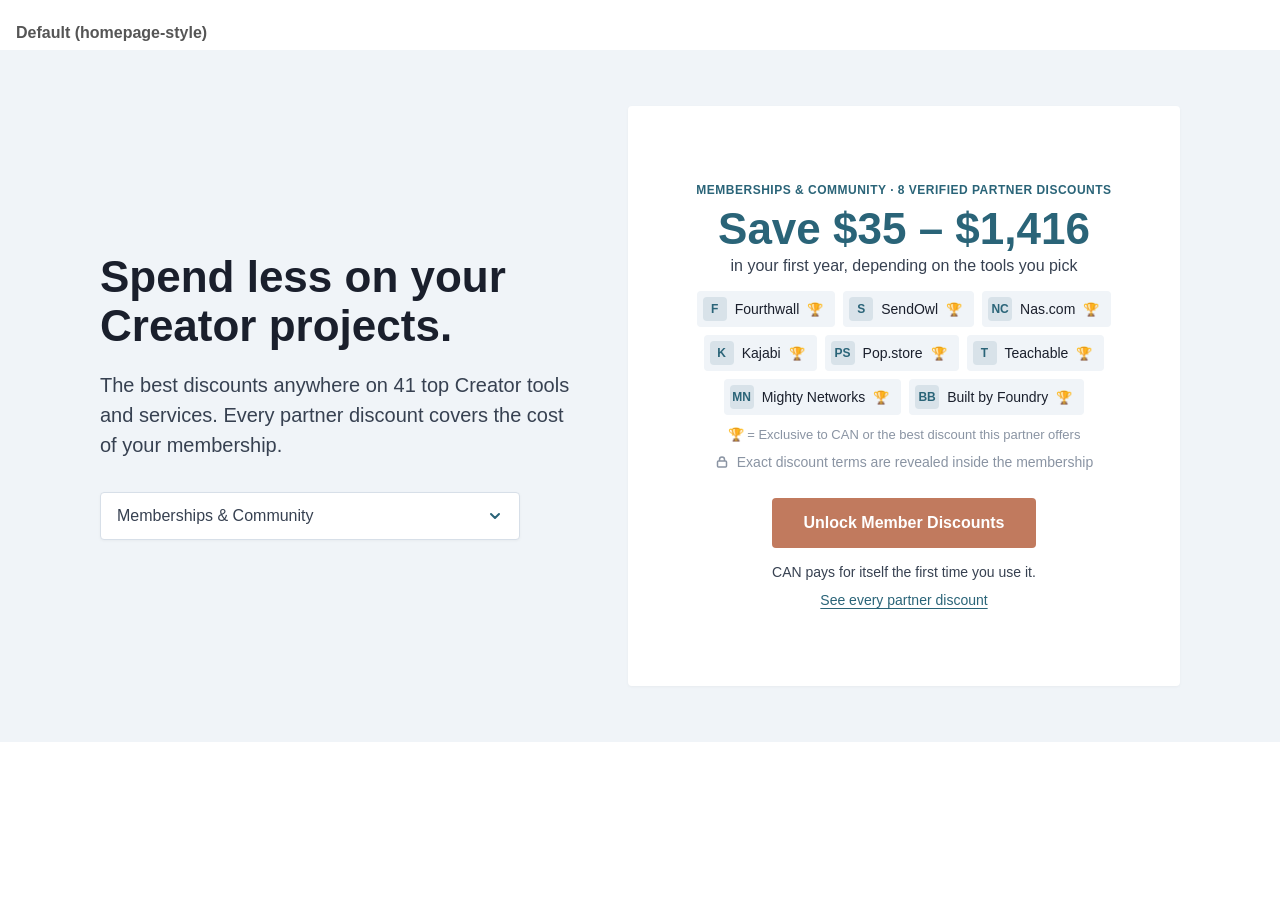
==== index.html @ ed3799f8 "Featured category (pinned first, hand-curated list), openCalculator empty-open co-brand state, You s" ====
<!doctype html>
<meta charset="utf-8">
<meta name="viewport" content="width=device-width, initial-scale=1">
<title>CAN widget - test harness</title>
<style>body{margin:0;font-family:sans-serif}h4{margin:24px 16px 8px;color:#555}</style>

<h4>Default (homepage-style)</h4>
<div id="cansw-mount"></div>
<script>
/* pick a test config via ?test=cobrand, ?test=logo, or ?test=builder
   (?reset=1 clears the builder email unlock) */
var q = new URLSearchParams(location.search).get('test');
if (new URLSearchParams(location.search).get('reset')) {
  try { localStorage.removeItem('cansw_unlocked'); } catch (e) {}
}
if (q === 'builder') {
  window.CANSW_OVERRIDES = {
    builder: true,
    captureTag: 'test-harness',
    captureUrl: 'https://www.creatoraccessnetwork.com/forms/2149650486/form_submissions',
    defaultCategory: 'Featured',
    builderCategory: 'Featured',
    hidePartners: ["Slipstream", "Epidemic Sound"],
    openCalculator: true,
    cobrand: { mode: "logo",
      image: "https://cdn.commoninja.com/asset/f42e7860-717e-4a27-a3e8-2714a8152586.png",
      name: "Thematic", title: "Real artists' music for your content" }
  };
} else if (q === 'cobrand') {
  window.CANSW_OVERRIDES = {
    defaultCategory: "Newsletter", joinUrl: "#section-checkout", dealsUrl: "",
    cobrand: { mode: "photo",
      image: "https://lh3.googleusercontent.com/d/1OJp9mL7J-kExivS8QSghWFKXYN-A2VVi",
      name: "Rahim Jessani", title: "Founder, Bottom Up Media",
      headline: "The Tools I'd Hand Every Creator Journalist",
      lede: "The essential tools for news creators with amazing discounts through Creator Access Network." }
  };
} else if (q === 'logo') {
  window.CANSW_OVERRIDES = {
    defaultCategory: "Newsletter", joinUrl: "#section-checkout", dealsUrl: "",
    cobrand: { mode: "logo",
      image: "https://cdn.commoninja.com/asset/1c1b028d-4f55-4989-b77f-8b6f1b1f8e3f.jpg",
      name: "Dorian", title: "Interactive storytelling for creators",
      headline: "Dorian creators: spend less on everything that runs your business.",
      lede: "We partnered with Creator Access Network to get you the best deals anywhere on top Creator tools and services. See what you'd save." }
  };
}
</script>
<script src="cansw.js"></script>
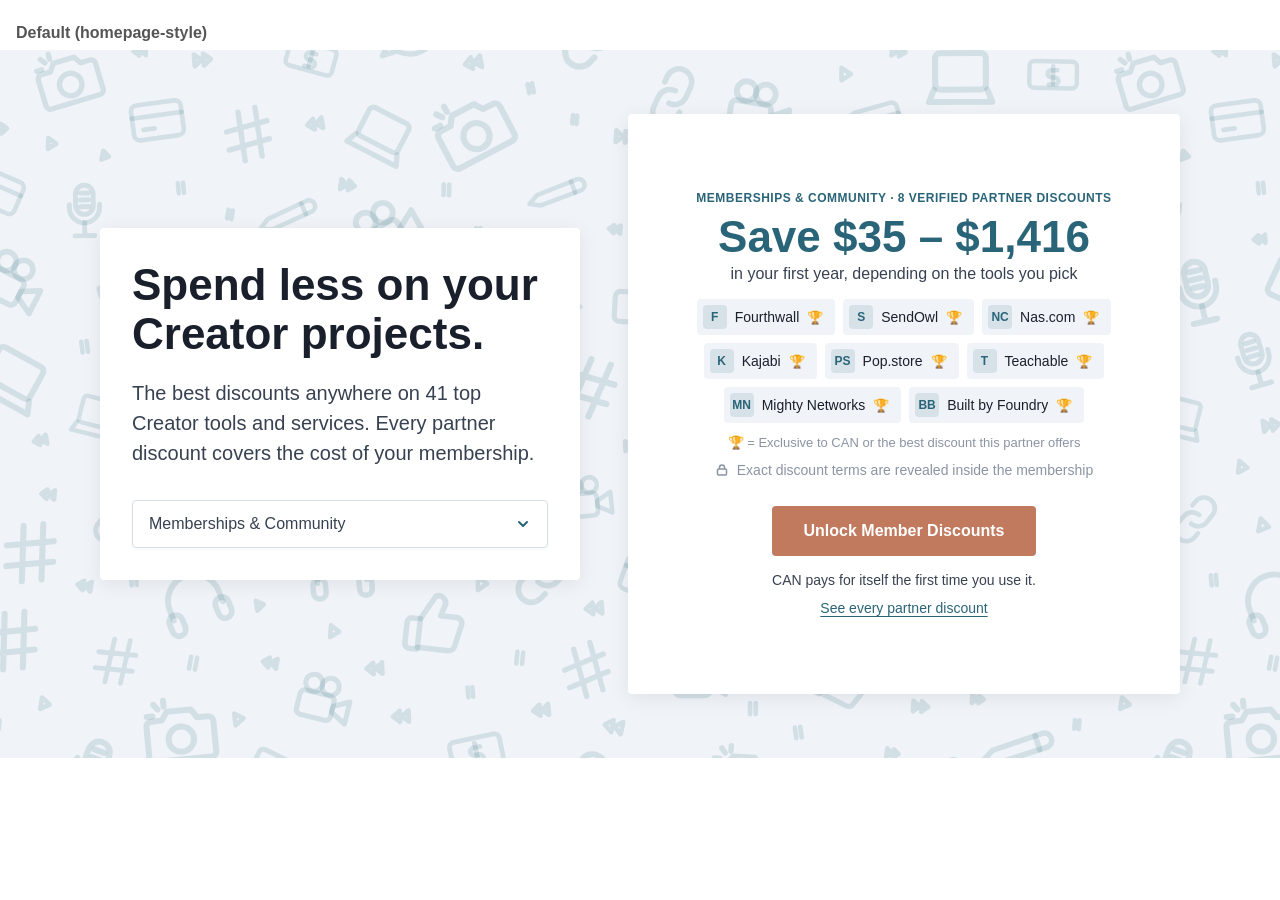
==== commit 8e2f5b87: "Browse card: replace Related partners with dashed Add-a-discount rows (Avi 2026-08-07) Category view" ====
--- a/index.html
+++ b/index.html
@@ -21,7 +21,6 @@
     defaultCategory: 'Featured',
     builderCategory: 'Featured',
     hidePartners: ["Slipstream", "Epidemic Sound"],
-    openCalculator: true,
     cobrand: { mode: "logo",
       image: "https://cdn.commoninja.com/asset/f42e7860-717e-4a27-a3e8-2714a8152586.png",
       name: "Thematic", title: "Real artists' music for your content" }
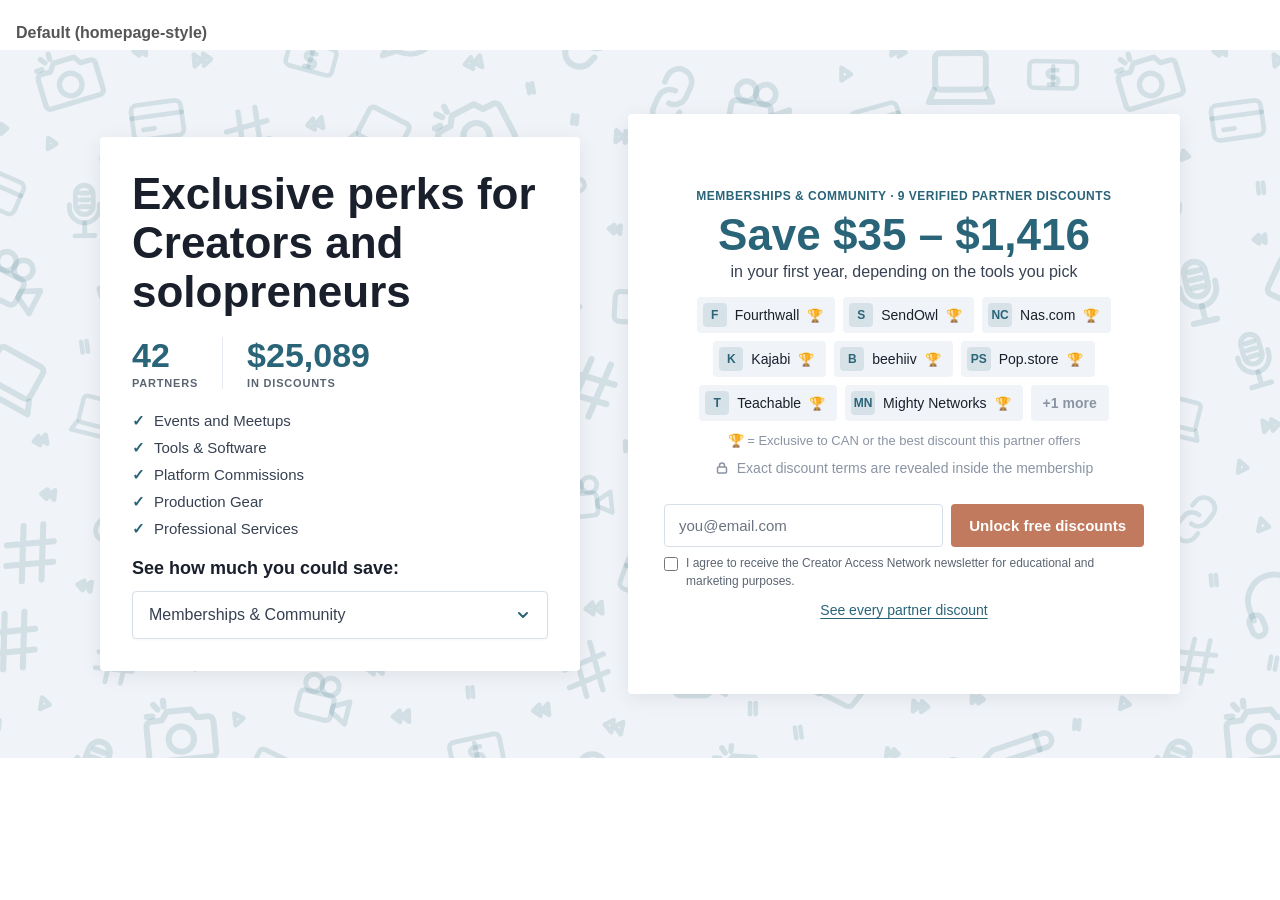
==== commit f1f31b28: "Test harness: reset clears cansw_email (the old cansw_unlocked key is gone with the gate)" ====
--- a/index.html
+++ b/index.html
@@ -11,7 +11,7 @@
    (?reset=1 clears the builder email unlock) */
 var q = new URLSearchParams(location.search).get('test');
 if (new URLSearchParams(location.search).get('reset')) {
-  try { localStorage.removeItem('cansw_unlocked'); } catch (e) {}
+  try { localStorage.removeItem('cansw_email'); } catch (e) {}
 }
 if (q === 'builder') {
   window.CANSW_OVERRIDES = {
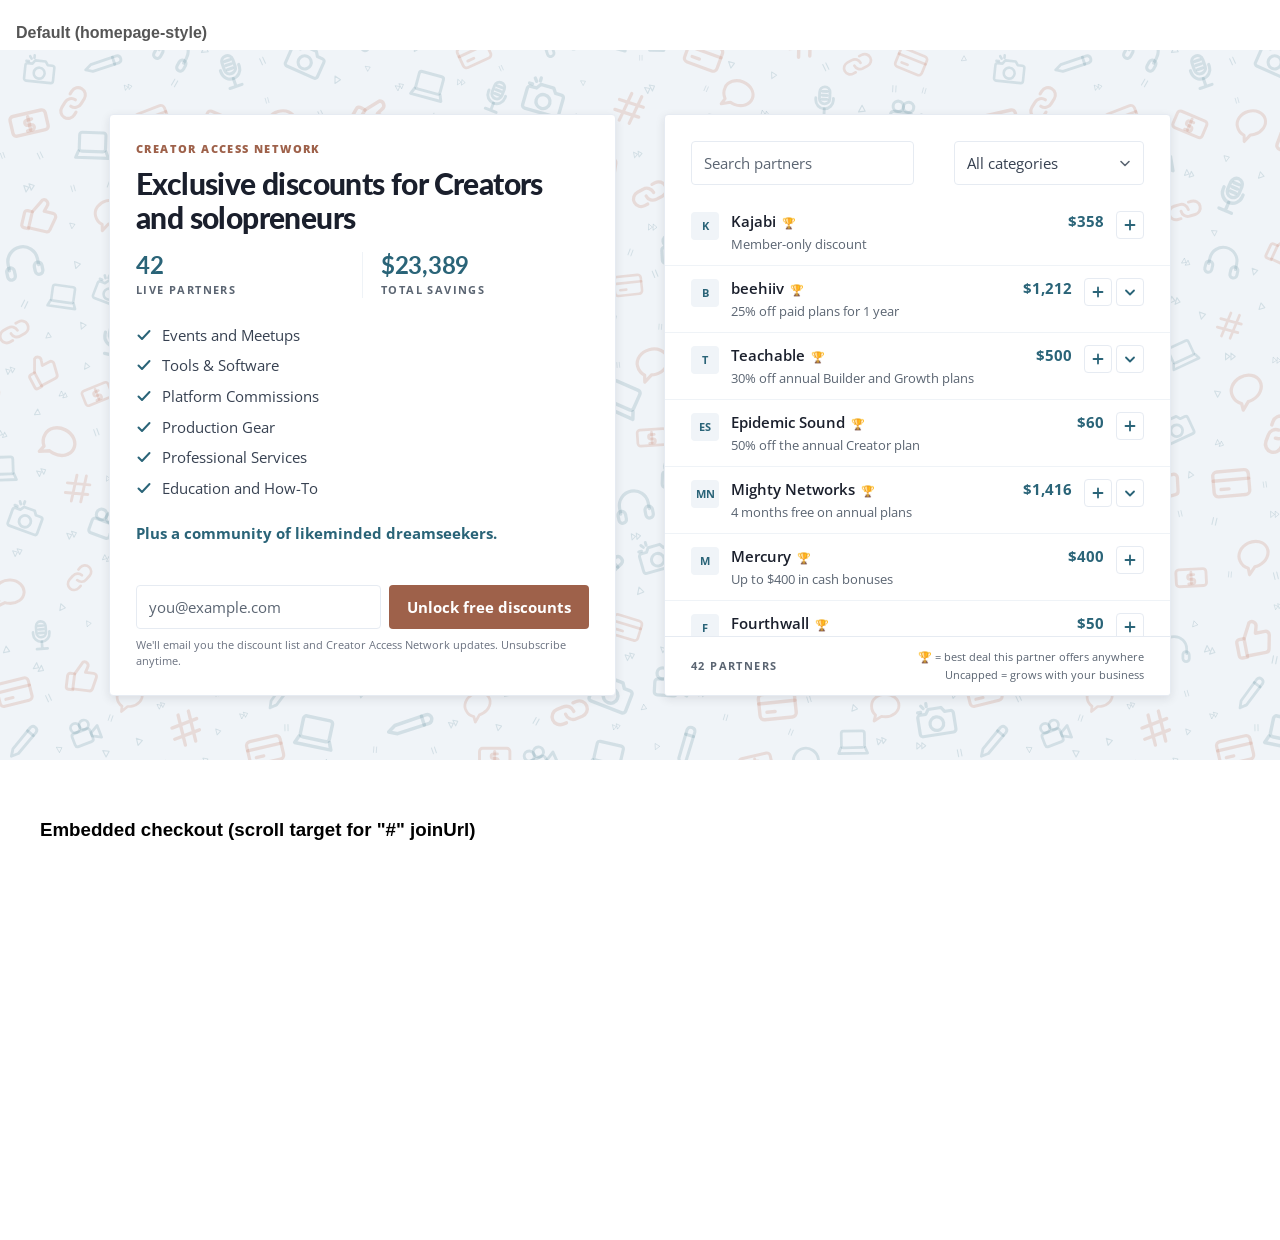
==== commit 839eea12: "Rebuild the savings widget against can-brand-design Two panels, exactly equal width and height in ev" ====
--- a/index.html
+++ b/index.html
@@ -7,23 +7,28 @@
 <h4>Default (homepage-style)</h4>
 <div id="cansw-mount"></div>
 <script>
-/* pick a test config via ?test=cobrand, ?test=logo, or ?test=builder
-   (?reset=1 clears the builder email unlock) */
+/* Test configs:
+   ?test=demote   - co-brand page using the NEW demotePartners key
+   ?test=legacy   - co-brand page using the DEPRECATED hidePartners alias
+   ?test=cobrand  - photo co-brand + "#" joinUrl (scroll to checkout)
+   ?test=unlink   - unlinkCtas preview surface */
 var q = new URLSearchParams(location.search).get('test');
-if (new URLSearchParams(location.search).get('reset')) {
-  try { localStorage.removeItem('cansw_email'); } catch (e) {}
-}
-if (q === 'builder') {
+if (q === 'demote') {
   window.CANSW_OVERRIDES = {
-    builder: true,
-    captureTag: 'test-harness',
+    defaultCategory: 'All categories',
+    captureTag: 'cobrand-thematic',
     captureUrl: 'https://www.creatoraccessnetwork.com/forms/2149650486/form_submissions',
-    defaultCategory: 'Featured',
-    builderCategory: 'Featured',
-    hidePartners: ["Slipstream", "Epidemic Sound"],
+    demotePartners: ["Slipstream", "Epidemic Sound"],
     cobrand: { mode: "logo",
       image: "https://cdn.commoninja.com/asset/f42e7860-717e-4a27-a3e8-2714a8152586.png",
       name: "Thematic", title: "Real artists' music for your content" }
+  };
+} else if (q === 'legacy') {
+  window.CANSW_OVERRIDES = {
+    hidePartners: ["Kajabi", "Teachable", "Nas.com"],
+    cobrand: { mode: "logo",
+      image: "https://cdn.commoninja.com/asset/f42e7860-717e-4a27-a3e8-2714a8152586.png",
+      name: "Mighty Networks", title: "Community platform" }
   };
 } else if (q === 'cobrand') {
   window.CANSW_OVERRIDES = {
@@ -31,18 +36,21 @@
     cobrand: { mode: "photo",
       image: "https://lh3.googleusercontent.com/d/1OJp9mL7J-kExivS8QSghWFKXYN-A2VVi",
       name: "Rahim Jessani", title: "Founder, Bottom Up Media",
-      headline: "The Tools I'd Hand Every Creator Journalist",
-      lede: "The essential tools for news creators with amazing discounts through Creator Access Network." }
+      headline: "The tools I'd hand every Creator journalist" }
   };
-} else if (q === 'logo') {
+} else if (q === 'capture') {
+  /* capture endpoint set AND a "#" joinUrl, so the submit path can be
+     exercised without navigating away from the harness */
   window.CANSW_OVERRIDES = {
-    defaultCategory: "Newsletter", joinUrl: "#section-checkout", dealsUrl: "",
-    cobrand: { mode: "logo",
-      image: "https://cdn.commoninja.com/asset/1c1b028d-4f55-4989-b77f-8b6f1b1f8e3f.jpg",
-      name: "Dorian", title: "Interactive storytelling for creators",
-      headline: "Dorian creators: spend less on everything that runs your business.",
-      lede: "We partnered with Creator Access Network to get you the best deals anywhere on top Creator tools and services. See what you'd save." }
+    joinUrl: '#section-checkout',
+    captureTag: 'test-harness',
+    captureUrl: 'https://www.creatoraccessnetwork.com/forms/2149650486/form_submissions'
   };
+} else if (q === 'unlink') {
+  window.CANSW_OVERRIDES = { unlinkCtas: true };
 }
 </script>
 <script src="cansw.js"></script>
+<div id="section-checkout" style="height:400px;background:#fff;padding:40px">
+  <h3>Embedded checkout (scroll target for "#" joinUrl)</h3>
+</div>
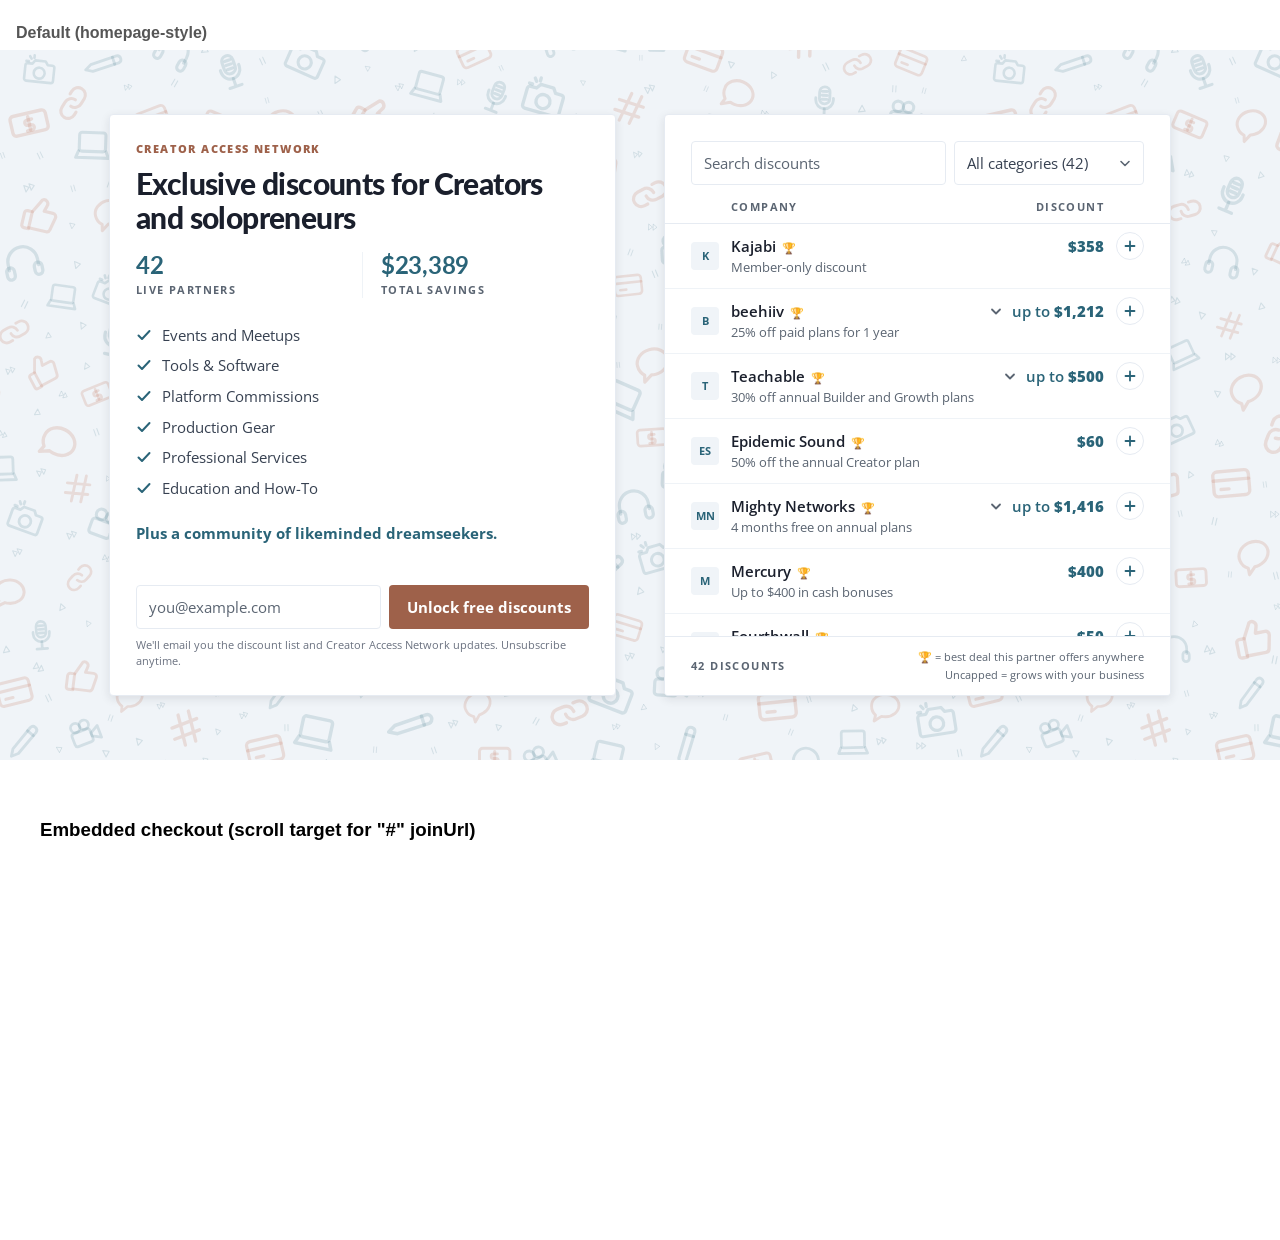
==== commit 81553436: "Co-brand load order: host, page top picks, then auto-demote shared-category partners Standing rule (" ====
--- a/index.html
+++ b/index.html
@@ -8,7 +8,9 @@
 <div id="cansw-mount"></div>
 <script>
 /* Test configs:
-   ?test=demote   - co-brand page using the NEW demotePartners key
+   ?test=demote   - co-brand page using the NEW demotePartners key + topPicks
+   ?test=picks    - co-brand page with topPicks and NO explicit demote (beehiiv
+                    spec: auto shared-category demotion does all the work)
    ?test=legacy   - co-brand page using the DEPRECATED hidePartners alias
    ?test=cobrand  - photo co-brand + "#" joinUrl (scroll to checkout)
    ?test=unlink   - unlinkCtas preview surface */
@@ -19,9 +21,17 @@
     captureTag: 'cobrand-thematic',
     captureUrl: 'https://www.creatoraccessnetwork.com/forms/2149650486/form_submissions',
     demotePartners: ["Slipstream", "Epidemic Sound"],
+    topPicks: ["Buy.Video", "Elevate.io", "EditHers", "Insense", "Mercury", "Wispr Flow"],
     cobrand: { mode: "logo",
       image: "https://cdn.commoninja.com/asset/f42e7860-717e-4a27-a3e8-2714a8152586.png",
       name: "Thematic", title: "Real artists' music for your content" }
+  };
+} else if (q === 'picks') {
+  window.CANSW_OVERRIDES = {
+    topPicks: ["Growth in Reverse", "Creator Wizard", "Pop.store", "Wispr Flow", "Mercury"],
+    cobrand: { mode: "logo",
+      image: "https://cdn.commoninja.com/asset/17226348-3ca7-4837-9a75-9f863e05dad5.png",
+      name: "beehiiv", title: "The newsletter platform built for growth" }
   };
 } else if (q === 'legacy') {
   window.CANSW_OVERRIDES = {
